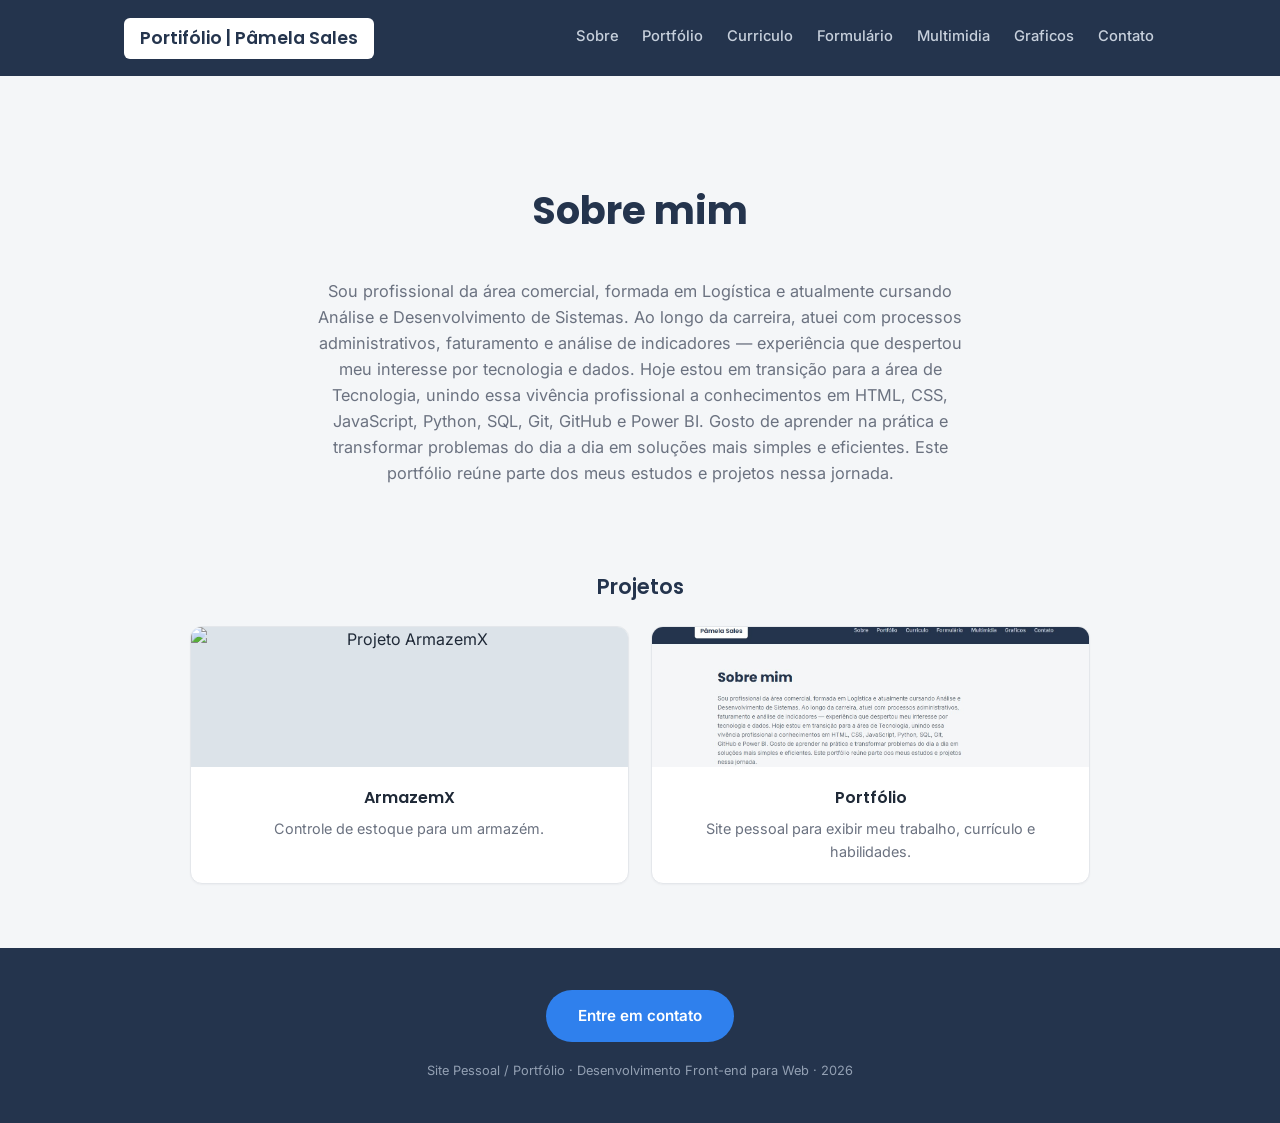
==== index.html @ a9248143 "feat: adiciona estrutura inicial do site" ====
<!DOCTYPE html>
<html lang="pt-BR">

<head>
    <meta charset="UTF-8">
    <meta name="viewport" content="width=device-width, initial-scale=1.0">
    <title>Pâmela Sales | Portfólio</title>
    <link rel="preconnect" href="https://fonts.googleapis.com">
    <link rel="preconnect" href="https://fonts.gstatic.com" crossorigin>
    <link
        href="https://fonts.googleapis.com/css2?family=Poppins:wght@500;600;700&family=Inter:wght@400;500&display=swap"
        rel="stylesheet">
    <link rel="stylesheet" href="CSS/estilo.css">
</head>

<body>

    <!-- ===== NAVBAR ===== -->
    <header class="navbar">
        <div class="navbar-inner">
            <a href="#topo" class="brand">Portifólio | Pâmela Sales</a>
            <nav class="nav-links">
                <a href="#sobre">Sobre</a>
                <a href="#projetos">Portfólio</a>
                <a href="Curriculo.html">Curriculo</a>
                <a href="formulario.html">Formulário</a>
                <a href="multimidia.html">Multimidia</a>
                <a href="graficos.html">Graficos</a>
                <a href="#contato">Contato</a>
            </nav>
        </div>
    </header>

    <!-- ===== HERO / SOBRE ===== -->
    <section id="sobre" class="hero">
        <div class="hero-inner">
            <h1>Sobre mim</h1>
            <p>
                Sou profissional da área comercial, formada em Logística e atualmente cursando Análise e Desenvolvimento
                de Sistemas. Ao longo da carreira, atuei com processos administrativos, faturamento e análise de
                indicadores — experiência que despertou meu interesse por tecnologia e dados.

                Hoje estou em transição para a área de Tecnologia, unindo essa vivência profissional a conhecimentos em
                HTML, CSS, JavaScript, Python, SQL, Git, GitHub e Power BI. Gosto de aprender na prática e transformar
                problemas do dia a dia em soluções mais simples e eficientes.

                Este portfólio reúne parte dos meus estudos e projetos nessa jornada.
            </p>
        </div>
    </section>

    <!-- ===== PORTFÓLIO ===== -->
    <section id="projetos" class="projects">
        <div class="projects-inner">
            <h2>Projetos</h2>
            <div class="card-grid">

                <article class="card">
                    <img src="imagens/armazemx.jpg" alt="Projeto ArmazemX" class="card-thumb">
                    <div class="card-body">
                        <h3>ArmazemX</h3>
                        <p>Controle de estoque para um armazém.</p>
                    </div>
                </article>

                <article class="card">
                    <img src="imagens/portfolio.jpg" alt="Projeto Portfólio" class="card-thumb">
                    <div class="card-body">
                        <h3>Portfólio</h3>
                        <p>Site pessoal para exibir meu trabalho, currículo e habilidades.</p>
                    </div>
                </article>

            </div>
    </section>

    <!-- ===== RODAPÉ / CONTATO ===== -->
    <footer id="contato" class="site-footer">
        <a class="btn-contact" href="mailto:gsa.pamela@gmail.com">Entre em contato</a>
        <p class="footer-note">Site Pessoal / Portfólio · Desenvolvimento Front-end para Web · <span id="year"></span>
        </p>
    </footer>

    <script>
        document.getElementById('year').textContent = new Date().getFullYear();
    </script>
</body>

</html>
---- CSS/estilo.css ----
/* ---------- tokens INDEX ---------- */
:root {
  --navy: #24344D;
  --navy-light: #34495E;
  --bg: #F4F6F8;
  --card-bg: #FFFFFF;
  --card-border: #E4E7EB;
  --text: #1F2937;
  --text-dim: #6B7280;
  --accent: #2F80ED;
  --sans: 'Inter', sans-serif;
  --heading: 'Poppins', sans-serif;
}

* { box-sizing: border-box; }

html { scroll-behavior: smooth; }

@media (prefers-reduced-motion: reduce) {
  html { scroll-behavior: auto; }
}

body {
  margin: 0;
  background: var(--bg);
  color: var(--text);
  font-family: var(--sans);
  line-height: 1.6;
}

a { text-decoration: none; }

/* ---------- navbar ---------- */
.navbar {
  background: var(--navy);
  position: sticky;
  top: 0;
  z-index: 10;
}

.navbar-inner {
  max-width: 1080px;
  margin: 0 auto;
  padding: 1.1rem 1.5rem;
  display: flex;
  align-items: center;
  justify-content: space-between;
  flex-wrap: wrap;
  row-gap: 0.8rem;
}

.brand {
  font-family: var(--heading);
  font-weight: 600;
  font-size: 1.1rem;
  background: #fff;
  color: var(--navy);
  padding: 0.4rem 1rem;
  border-radius: 6px;
}

.nav-links {
  display: flex;
  flex-wrap: wrap;
  gap: 1.1rem;
}

.nav-links a {
  color: #C7D0DC;
  font-size: 0.92rem;
  font-weight: 500;
  padding: 0.4rem 0.1rem;
  border-bottom: 2px solid transparent;
}
.nav-links a:hover { color: #fff; border-bottom-color: var(--accent); }

@media (min-width: 641px) {
  .nav-links {
    gap: 0.5rem 1.3rem;
  }
}


/* ---------- hero ---------- */
.hero {
  background: var(--bg);
  padding: 4rem 1.5rem 3rem;
}

.hero-inner {
  max-width: 900px;
  margin: 0 auto;
}

.hero h1 {
  font-family: var(--heading);
  font-weight: 700;
  font-size: clamp(1.7rem, 4vw, 2.4rem);
  color: var(--navy);
  margin: 0 0 1rem;
  display: inline-block;
}

.hero p {
  color: var(--text-dim);
  max-width: 68ch;
  margin: 0 auto 1rem;
  font-size: 1.02rem;
  text-align: center;
}
.hero p:last-child { margin-bottom: 0; }

/* ---------- projects ---------- */
.projects {
  padding: 1rem 1.5rem 4rem;
}

.projects-inner {
  max-width: 900px;
  margin: 0 auto;
}

.projects h2 {
  font-family: var(--heading);
  font-weight: 600;
  font-size: 1.3rem;
  color: var(--navy);
  margin: 0 0 1.4rem;
}

.card-grid {
  display: grid;
  grid-template-columns: repeat(2, 1fr);
  gap: 1.4rem;
}

@media (min-width: 641px) {
  .card-grid {
    grid-template-columns: repeat(2, 1fr);
  }
}

.card {
  background: var(--card-bg);
  border: 1px solid var(--card-border);
  border-radius: 12px;
  overflow: hidden;
  box-shadow: 0 1px 2px rgba(16, 24, 40, 0.04);
}

.card-thumb {
  height: 140px;
  width: 100%;
  object-fit: cover;   /* corta a imagem mantendo a proporção */
  display: block;
  background: #DCE3E9; /* aparece enquanto a imagem carrega, ou se o caminho estiver errado */
}

.card-body { padding: 1.1rem 1.3rem 1.3rem; }

.card-body h3 {
  font-family: var(--heading);
  font-weight: 600;
  font-size: 1rem;
  color: var(--text);
  margin: 0 0 0.4rem;
}

.card-body p {
  color: var(--text-dim);
  font-size: 0.9rem;
  margin: 0;
}

/* ---------- footer ---------- */
.site-footer {
  background: var(--navy);
  text-align: center;
  padding: 2.6rem 1.5rem;
}

.btn-contact {
  display: inline-block;
  background: var(--accent);
  color: #fff;
  font-weight: 600;
  font-size: 0.95rem;
  padding: 0.85rem 2rem;
  border-radius: 999px;
}
.btn-contact:hover { background: #1f6fd6; }

.footer-note {
  color: #93A0B3;
  font-size: 0.8rem;
  margin: 1.2rem 0 0;
}

/* ---------- responsive ---------- */
@media (max-width: 640px) {
  .card-grid { grid-template-columns: 1fr; }
  .nav-links { gap: 1.1rem; }
}


/* ==============================
   CONFIGURAÇÕES GERAIS CURRICULO
================================ */

* {
    box-sizing: border-box;
}

body.pagina-curriculo {
    margin: 0;
    font-family: Arial, Helvetica, sans-serif;
    background: #F4F6F8;
    color: #1F2937;
}




/* ==============================
   LAYOUT PRINCIPAL
================================ */

.curriculo-layout {
    display: flex;
    flex-direction: column;
    min-height: 100vh;
    max-width: 1200px;
    margin: 0 auto;
}


/* ==============================
   COLUNA ESQUERDA
================================ */

.cv-sidebar {
    flex: none;
    width: 100%;
    background: #1E1E24;
    color: #F4F6F8;
    padding: 2rem 1.5rem;
}

.cv-avatar {
    width: 110px;
    height: 110px;
    border-radius: 50%;
    overflow: hidden;
    margin: 0 auto 1.2rem;
    background: #2C2C34;
}

.cv-avatar img {
    width: 100%;
    height: 100%;
    object-fit: cover;
}

.cv-name {
    text-align: center;
    font-size: 1.15rem;
    line-height: 1.4;
    margin: 0 0 0.5rem;
}

.cv-role {
    display: block;
    text-align: center;
    font-size: 0.9rem;
    line-height: 1.5;
    color: #9CA3AF;
    text-transform: uppercase;
    letter-spacing: 0.06em;
    margin: 0 0 2rem;
}


/* ==============================
   SEÇÕES
================================ */

.cv-section {
    margin-bottom: 2rem;
}

.cv-section h2 {
    font-size: 0.9rem;
    text-transform: uppercase;
    letter-spacing: 0.06em;
    color: #9CA3AF;
    border-bottom: 1px solid #33333B;
    padding-bottom: 0.5rem;
    margin: 0 0 0.7rem;
}


/* ==============================
   CONTATO
================================ */

.cv-contact p {
    font-size: 0.9rem;
    line-height: 1.5;
    margin: 0 0 0.7rem;
    word-break: break-word;
}

.cv-contact a {
    color: #F4F6F8;
    text-decoration: none;
}

/* ==============================
   COLUNA DIREITA
================================ */

@media (min-width: 761px) {
  .curriculo-layout {
    flex-direction: row;
  }
 
  .cv-sidebar {
    flex: 0 0 300px;
    width: auto;
    padding: 2.5rem 1.6rem;
  }
 
  .cv-content {
    width: auto;
    padding: 3rem clamp(2rem, 4vw, 4rem);
  }
}

/* Títulos da coluna direita */

.cv-content .cv-section h2 {
    color: #374151;
    border-bottom: 2px solid #D1D5DB;
}


/* Textos */

.cv-content p {
    font-size: 0.9rem;
    line-height: 1.7;
    color: #4B5563;
    margin: 0 0 1rem;
}


/* ==============================
   LISTAS
================================ */

.cv-content ul {
    padding-left: 1.2rem;
    margin-top: 0;
}

.cv-content li {
    font-size: 0.9rem;
    line-height: 1.7;
    margin-bottom: 0.6rem;
    color: #4B5563;
}


/* ==============================
   DESTAQUE
================================ */

.destaque {
    font-weight: 700;
}

.cv-sidebar .cv-section h2 {
    font-size: 0.75rem;
    line-height: 1.3;
    text-transform: uppercase;
    letter-spacing: 0.08em;
    color: #9CA3AF;
    border-bottom: 1px solid #33333B;
    padding-bottom: 0.5rem;
    margin: 0 0 0.9rem;
}
/* ==============================
   TÍTULOS DA COLUNA ESQUERDA
================================ */

.cv-sidebar .cv-section h2 {
    font-size: 0.75rem;
    line-height: 1.3;
    text-transform: uppercase;
    letter-spacing: 0.08em;
    color: #9CA3AF;
    border-bottom: 1px solid #33333B;
    padding-bottom: 0.5rem;
    margin: 0 0 0.9rem;
}


/* ==============================
   TEXTOS DA COLUNA ESQUERDA
================================ */

.cv-sidebar .cv-section p,
.cv-sidebar .cv-section li {
    font-size: 0.85rem;
    line-height: 1.5;
    color: #F8F9FA;
    margin-bottom: 0.7rem;
}

/* ==============================
   LISTAS
================================ */

.cv-sidebar .cv-section ul {
    padding-left: 0;
    margin: 0;
    list-style-position: inside;
}

.cv-sidebar .cv-section li {
    margin-bottom: 0.8rem;
}


/* ==============================
   CONTATO
================================ */

.cv-sidebar .cv-contact p {
    font-size: 0.85rem;
    line-height: 1.5;
    margin: 0 0 0.7rem;
}


/* ==============================
   LINKS
================================ */

.cv-sidebar a {
    color: #F8F9FA;
    text-decoration: none;
}

.cv-sidebar a:hover {
    color: #2DD4BF;
}

/* ==============================
   PÁGINA DE FORMULÁRIO
================================ */
 
.form-page {
    min-height: calc(100vh - 64px);
    display: flex;
    align-items: center;
    justify-content: center;
    padding: 3rem 1.5rem;
    background: var(--bg);
}
 

.form-card {
    width: 100%;
    max-width: 440px;
    background: var(--card-bg);
    border: 1px solid var(--card-border);
    border-radius: 14px;
    padding: 2.4rem 2.2rem;
    box-shadow: 0 1px 2px rgba(16, 24, 40, 0.04);
}
 
.form-card h1 {
    font-family: var(--heading);
    font-weight: 700;
    font-size: 1.4rem;
    color: var(--navy);
    margin: 0 0 1.8rem;
    text-align: center;
}
 
.form-group {
    margin-bottom: 1.3rem;
    text-align: left;
}
 
.form-group label {
    display: block;
    font-size: 0.85rem;
    font-weight: 500;
    color: var(--text);
    margin-bottom: 0.4rem;
}
 
.form-group input {
    display: block;
    width: 100%;
    padding: 0.7rem 0.9rem;
    border: 1px solid var(--card-border);
    border-radius: 8px;
    font-family: var(--sans);
    font-size: 0.95rem;
    box-sizing: border-box;
    background: #fff;
    color: var(--text);
}
 
.form-group input:focus {
    outline: none;
    border-color: var(--accent);
    box-shadow: 0 0 0 3px rgba(47, 128, 237, 0.15);
}
 
.form-hint {
    display: block;
    margin-top: 0.4rem;
    font-size: 0.78rem;
    color: var(--text-dim);
}
 
.form-card button {
    width: 100%;
    background: var(--accent);
    color: #fff;
    border: none;
    border-radius: 999px;
    padding: 0.85rem;
    font-family: var(--sans);
    font-weight: 600;
    font-size: 0.95rem;
    cursor: pointer;
    margin-top: 0.4rem;
}
.form-card button:hover { background: #1f6fd6; }


/* ==============================
   PÁGINA DA MULTIMÍDIA
================================ */

body {
    margin: 0;
    text-align: center;
}

h1 {
    text-align: center;
    padding: 20px;
}

.hero-inner {
    max-width: 900px;
    margin: 0 auto;
    padding: 20px;
    text-align: center;
}

video,
audio,
iframe {
    display: block;
    margin: 20px auto;
    max-width: 100%;
    height: auto;
}
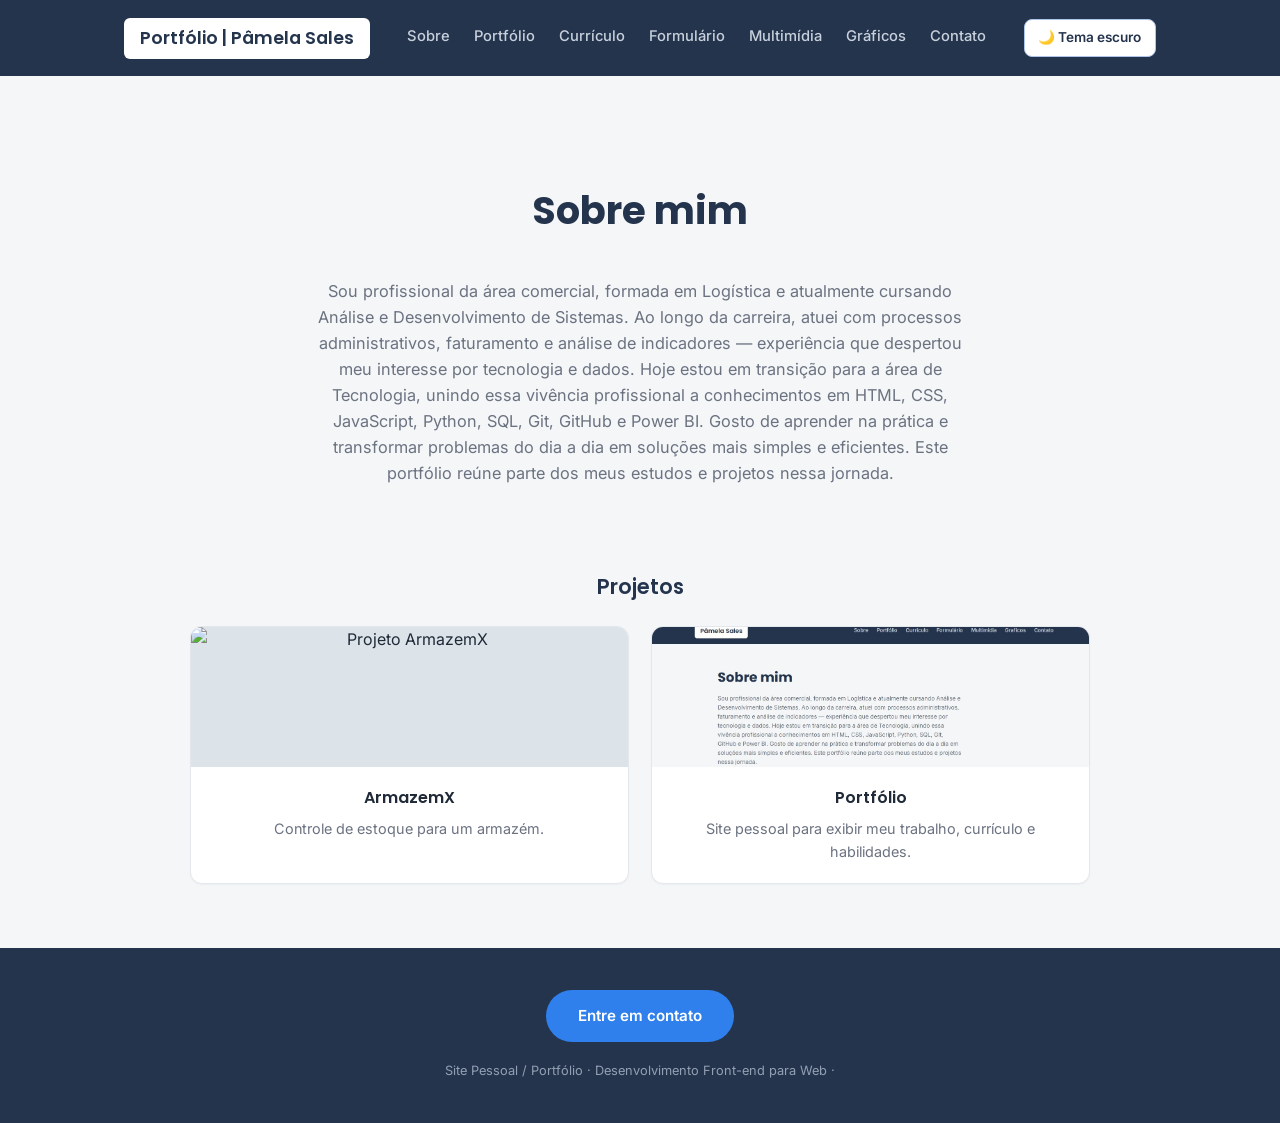
==== commit 447c6ea8: "feat: implementa estilos responsivos e tema escuro" ====
--- a/index.html
+++ b/index.html
@@ -1,3 +1,4 @@
+
 <!DOCTYPE html>
 <html lang="pt-BR">
 
@@ -5,85 +6,144 @@
     <meta charset="UTF-8">
     <meta name="viewport" content="width=device-width, initial-scale=1.0">
     <title>Pâmela Sales | Portfólio</title>
+
     <link rel="preconnect" href="https://fonts.googleapis.com">
     <link rel="preconnect" href="https://fonts.gstatic.com" crossorigin>
+
     <link
         href="https://fonts.googleapis.com/css2?family=Poppins:wght@500;600;700&family=Inter:wght@400;500&display=swap"
         rel="stylesheet">
+
     <link rel="stylesheet" href="CSS/estilo.css">
+
+    <!-- JavaScript externo -->
+    <script src="JS/script.js" defer></script>
 </head>
 
-<body>
+<body id="topo">
 
     <!-- ===== NAVBAR ===== -->
     <header class="navbar">
         <div class="navbar-inner">
-            <a href="#topo" class="brand">Portifólio | Pâmela Sales</a>
-            <nav class="nav-links">
+
+            <a href="#topo" class="brand">
+                Portfólio | Pâmela Sales
+            </a>
+
+            <nav class="nav-links" aria-label="Navegação principal">
                 <a href="#sobre">Sobre</a>
                 <a href="#projetos">Portfólio</a>
-                <a href="Curriculo.html">Curriculo</a>
+                <a href="Curriculo.html">Currículo</a>
                 <a href="formulario.html">Formulário</a>
-                <a href="multimidia.html">Multimidia</a>
-                <a href="graficos.html">Graficos</a>
+                <a href="multimidia.html">Multimídia</a>
+                <a href="graficos.html">Gráficos</a>
                 <a href="#contato">Contato</a>
             </nav>
+
+            <!-- Botão para alternar o tema -->
+            <button
+                id="alternarTema"
+                class="btn-tema"
+                type="button"
+                aria-label="Ativar tema escuro"
+                aria-pressed="false">
+                🌙 Tema escuro
+            </button>
+
         </div>
     </header>
 
-    <!-- ===== HERO / SOBRE ===== -->
-    <section id="sobre" class="hero">
-        <div class="hero-inner">
-            <h1>Sobre mim</h1>
-            <p>
-                Sou profissional da área comercial, formada em Logística e atualmente cursando Análise e Desenvolvimento
-                de Sistemas. Ao longo da carreira, atuei com processos administrativos, faturamento e análise de
-                indicadores — experiência que despertou meu interesse por tecnologia e dados.
+    <main>
 
-                Hoje estou em transição para a área de Tecnologia, unindo essa vivência profissional a conhecimentos em
-                HTML, CSS, JavaScript, Python, SQL, Git, GitHub e Power BI. Gosto de aprender na prática e transformar
-                problemas do dia a dia em soluções mais simples e eficientes.
+        <!-- ===== HERO / SOBRE ===== -->
+        <section id="sobre" class="hero">
+            <div class="hero-inner">
 
-                Este portfólio reúne parte dos meus estudos e projetos nessa jornada.
-            </p>
-        </div>
-    </section>
+                <h1>Sobre mim</h1>
 
-    <!-- ===== PORTFÓLIO ===== -->
-    <section id="projetos" class="projects">
-        <div class="projects-inner">
-            <h2>Projetos</h2>
-            <div class="card-grid">
+                <p>
+                    Sou profissional da área comercial, formada em
+                    Logística e atualmente cursando Análise e
+                    Desenvolvimento de Sistemas. Ao longo da carreira,
+                    atuei com processos administrativos, faturamento
+                    e análise de indicadores — experiência que
+                    despertou meu interesse por tecnologia e dados.
 
-                <article class="card">
-                    <img src="imagens/armazemx.jpg" alt="Projeto ArmazemX" class="card-thumb">
-                    <div class="card-body">
-                        <h3>ArmazemX</h3>
-                        <p>Controle de estoque para um armazém.</p>
-                    </div>
-                </article>
+                    Hoje estou em transição para a área de Tecnologia,
+                    unindo essa vivência profissional a conhecimentos
+                    em HTML, CSS, JavaScript, Python, SQL, Git,
+                    GitHub e Power BI.
 
-                <article class="card">
-                    <img src="imagens/portfolio.jpg" alt="Projeto Portfólio" class="card-thumb">
-                    <div class="card-body">
-                        <h3>Portfólio</h3>
-                        <p>Site pessoal para exibir meu trabalho, currículo e habilidades.</p>
-                    </div>
-                </article>
+                    Gosto de aprender na prática e transformar
+                    problemas do dia a dia em soluções mais
+                    simples e eficientes.
+
+                    Este portfólio reúne parte dos meus estudos
+                    e projetos nessa jornada.
+                </p>
 
             </div>
-    </section>
+        </section>
+
+        <!-- ===== PORTFÓLIO ===== -->
+        <section id="projetos" class="projects">
+            <div class="projects-inner">
+
+                <h2>Projetos</h2>
+
+                <div class="card-grid">
+
+                    <article class="card">
+                        <img
+                            src="imagens/armazemx.jpg"
+                            alt="Projeto ArmazemX"
+                            class="card-thumb">
+
+                        <div class="card-body">
+                            <h3>ArmazemX</h3>
+                            <p>
+                                Controle de estoque para um armazém.
+                            </p>
+                        </div>
+                    </article>
+
+                    <article class="card">
+                        <img
+                            src="imagens/portfolio.jpg"
+                            alt="Projeto Portfólio"
+                            class="card-thumb">
+
+                        <div class="card-body">
+                            <h3>Portfólio</h3>
+                            <p>
+                                Site pessoal para exibir meu trabalho,
+                                currículo e habilidades.
+                            </p>
+                        </div>
+                    </article>
+
+                </div>
+            </div>
+        </section>
+
+    </main>
 
     <!-- ===== RODAPÉ / CONTATO ===== -->
     <footer id="contato" class="site-footer">
-        <a class="btn-contact" href="mailto:gsa.pamela@gmail.com">Entre em contato</a>
-        <p class="footer-note">Site Pessoal / Portfólio · Desenvolvimento Front-end para Web · <span id="year"></span>
+
+        <a
+            class="btn-contact"
+            href="mailto:gsa.pamela@gmail.com">
+            Entre em contato
+        </a>
+
+        <p class="footer-note">
+            Site Pessoal / Portfólio ·
+            Desenvolvimento Front-end para Web ·
+            <span id="year"></span>
         </p>
+
     </footer>
 
-    <script>
-        document.getElementById('year').textContent = new Date().getFullYear();
-    </script>
 </body>
-
-</html>+</html>
--- a/CSS/estilo.css
+++ b/CSS/estilo.css
@@ -207,10 +207,6 @@
    CONFIGURAÇÕES GERAIS CURRICULO
 ================================ */
 
-* {
-    box-sizing: border-box;
-}
-
 body.pagina-curriculo {
     margin: 0;
     font-family: Arial, Helvetica, sans-serif;
@@ -574,4 +570,153 @@
     height: auto;
 }
 
-
+/* ==========================================================
+   TEMA CLARO / ESCURO — PORTFÓLIO
+   Compatível com JS/script.js e localStorage("tema")
+   As variáveis são alteradas apenas quando o body tem
+   a classe tema-escuro.
+   ========================================================== */
+
+body {
+    transition: background-color .25s ease, color .25s ease;
+}
+
+/* Botão na barra de navegação */
+.btn-tema {
+    flex-shrink: 0;
+    padding: .6rem .85rem;
+    border: 1px solid #AFC6EA;
+    border-radius: 8px;
+    background: #FFFFFF;
+    color: #24344D;
+    font-family: var(--sans);
+    font-size: .85rem;
+    font-weight: 600;
+    line-height: 1.3;
+    cursor: pointer;
+    transition: background-color .2s ease, color .2s ease;
+}
+
+.btn-tema:hover { background: #E9F1FF; }
+
+.btn-tema:focus-visible,
+.nav-links a:focus-visible,
+.brand:focus-visible,
+.btn-contact:focus-visible {
+    outline: 3px solid #F6C453;
+    outline-offset: 3px;
+}
+
+/* Variáveis do tema escuro: reutilizadas por toda a página */
+body.tema-escuro {
+    --navy: #141F31;
+    --navy-light: #273951;
+    --bg: #171D28;
+    --card-bg: #263244;
+    --card-border: #41516A;
+    --text: #F2F5FA;
+    --text-dim: #CBD5E1;
+    --accent: #70B1FF;
+    background: var(--bg);
+    color: var(--text);
+}
+
+body.tema-escuro .navbar,
+body.tema-escuro .site-footer {
+    background: var(--navy);
+}
+
+/* A marca continua clara para contrastar com o cabeçalho */
+body.tema-escuro .brand {
+    background: #FFFFFF;
+    color: #141F31;
+}
+
+body.tema-escuro .nav-links a { color: #E0E8F5; }
+body.tema-escuro .nav-links a:hover { color: #FFFFFF; }
+
+body.tema-escuro .hero,
+body.tema-escuro .projects,
+body.tema-escuro .form-page {
+    background: var(--bg);
+}
+
+body.tema-escuro .hero h1,
+body.tema-escuro .projects h2,
+body.tema-escuro .form-card h1 {
+    color: var(--text);
+}
+
+body.tema-escuro .hero p,
+body.tema-escuro .card-body p,
+body.tema-escuro .form-hint {
+    color: var(--text-dim);
+}
+
+body.tema-escuro .card,
+body.tema-escuro .form-card {
+    background: var(--card-bg);
+    border-color: var(--card-border);
+    box-shadow: 0 2px 8px rgba(0, 0, 0, .15);
+}
+
+body.tema-escuro .card-body h3,
+body.tema-escuro .form-group label { color: var(--text); }
+
+body.tema-escuro .form-group input {
+    background: #1B2637;
+    color: var(--text);
+    border-color: var(--card-border);
+}
+
+body.tema-escuro .form-group input::placeholder { color: #B8C5D8; }
+
+body.tema-escuro .btn-contact,
+body.tema-escuro .form-card button {
+    background: #367DCE;
+    color: #FFFFFF;
+}
+
+body.tema-escuro .btn-contact:hover,
+body.tema-escuro .form-card button:hover { background: #2867AE; }
+
+body.tema-escuro .footer-note { color: #C6D2E2; }
+
+body.tema-escuro .btn-tema {
+    background: #344866;
+    border-color: #6687B5;
+    color: #FFFFFF;
+}
+body.tema-escuro .btn-tema:hover { background: #426087; }
+
+/* Página de currículo: estilos existentes preservados;
+   complementos para o tema escuro, se ela usar o mesmo JS. */
+body.pagina-curriculo.tema-escuro {
+    background: var(--bg);
+    color: var(--text);
+}
+body.pagina-curriculo.tema-escuro .cv-content { background: var(--bg); }
+body.pagina-curriculo.tema-escuro .cv-content p,
+body.pagina-curriculo.tema-escuro .cv-content li,
+body.pagina-curriculo.tema-escuro .cv-content .cv-section h2 {
+    color: var(--text);
+}
+body.pagina-curriculo.tema-escuro .cv-content .cv-section h2 {
+    border-bottom-color: var(--card-border);
+}
+
+/* Celulares: navegação e botão não ultrapassam a largura */
+@media (max-width: 640px) {
+    .navbar-inner { gap: .75rem; }
+    .nav-links { justify-content: center; width: 100%; gap: .45rem .85rem; }
+    .nav-links a { font-size: .85rem; }
+    .btn-tema { margin: 0 auto; }
+    .card-grid { grid-template-columns: minmax(0, 1fr); }
+    .hero, .projects { padding-left: 1rem; padding-right: 1rem; }
+}
+
+@media (prefers-reduced-motion: reduce) {
+    body, .btn-tema { transition: none; }
+}
+
+
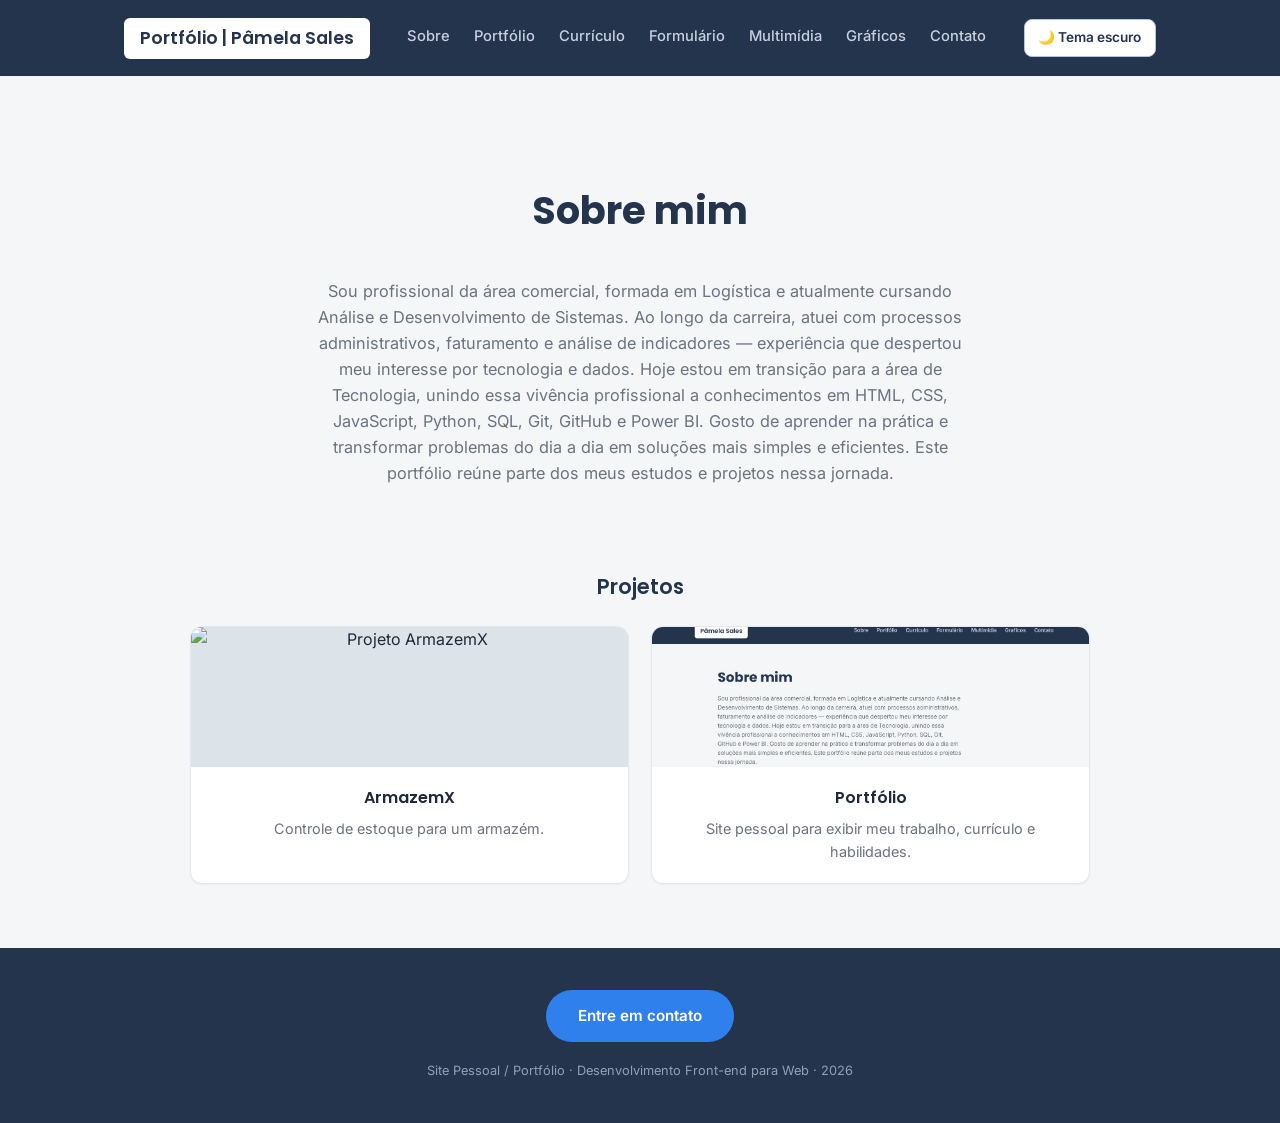
==== commit c614f7c6: "fix: corrige links do curriculo e JavaScript" ====
--- a/index.html
+++ b/index.html
@@ -17,7 +17,7 @@
     <link rel="stylesheet" href="CSS/estilo.css">
 
     <!-- JavaScript externo -->
-    <script src="JS/script.js" defer></script>
+    <script src="js/script.js" defer></script>
 </head>
 
 <body id="topo">
@@ -33,7 +33,7 @@
             <nav class="nav-links" aria-label="Navegação principal">
                 <a href="#sobre">Sobre</a>
                 <a href="#projetos">Portfólio</a>
-                <a href="Curriculo.html">Currículo</a>
+                <a href="curriculo.html">Currículo</a>
                 <a href="formulario.html">Formulário</a>
                 <a href="multimidia.html">Multimídia</a>
                 <a href="graficos.html">Gráficos</a>
--- a/CSS/estilo.css
+++ b/CSS/estilo.css
@@ -26,6 +26,7 @@
   color: var(--text);
   font-family: var(--sans);
   line-height: 1.6;
+  text-align: center;
 }
 
 a { text-decoration: none; }
@@ -90,6 +91,8 @@
 .hero-inner {
   max-width: 900px;
   margin: 0 auto;
+  padding: 20px;
+  text-align: center;
 }
 
 .hero h1 {
@@ -132,12 +135,6 @@
   display: grid;
   grid-template-columns: repeat(2, 1fr);
   gap: 1.4rem;
-}
-
-@media (min-width: 641px) {
-  .card-grid {
-    grid-template-columns: repeat(2, 1fr);
-  }
 }
 
 .card {
@@ -197,12 +194,6 @@
 }
 
 /* ---------- responsive ---------- */
-@media (max-width: 640px) {
-  .card-grid { grid-template-columns: 1fr; }
-  .nav-links { gap: 1.1rem; }
-}
-
-
 /* ==============================
    CONFIGURAÇÕES GERAIS CURRICULO
 ================================ */
@@ -213,8 +204,6 @@
     background: #F4F6F8;
     color: #1F2937;
 }
-
-
 
 
 /* ==============================
@@ -375,16 +364,7 @@
     font-weight: 700;
 }
 
-.cv-sidebar .cv-section h2 {
-    font-size: 0.75rem;
-    line-height: 1.3;
-    text-transform: uppercase;
-    letter-spacing: 0.08em;
-    color: #9CA3AF;
-    border-bottom: 1px solid #33333B;
-    padding-bottom: 0.5rem;
-    margin: 0 0 0.9rem;
-}
+
 /* ==============================
    TÍTULOS DA COLUNA ESQUERDA
 ================================ */
@@ -544,21 +524,9 @@
    PÁGINA DA MULTIMÍDIA
 ================================ */
 
-body {
-    margin: 0;
-    text-align: center;
-}
-
 h1 {
     text-align: center;
     padding: 20px;
-}
-
-.hero-inner {
-    max-width: 900px;
-    margin: 0 auto;
-    padding: 20px;
-    text-align: center;
 }
 
 video,
@@ -720,3 +688,48 @@
 }
 
 
+/* =====================================
+   NAVEGAÇÃO DO CURRÍCULO
+===================================== */
+
+.navbar-acoes {
+    display: flex;
+    align-items: center;
+    justify-content: flex-end;
+    gap: 16px;
+}
+
+.link-inicio {
+    color: #ffffff;
+    font-family: var(--sans);
+    font-size: 0.92rem;
+    font-weight: 500;
+    text-decoration: none;
+}
+
+.link-inicio:hover {
+    color: #70B1FF;
+}
+
+.link-inicio:focus-visible {
+    outline: 3px solid #F6C453;
+    outline-offset: 4px;
+    border-radius: 3px;
+}
+
+/* Responsividade */
+
+@media (max-width: 640px) {
+
+    .navbar-inner {
+        justify-content: center;
+        gap: 15px;
+    }
+
+    .navbar-acoes {
+        justify-content: center;
+        flex-wrap: wrap;
+        gap: 12px;
+    }
+
+}
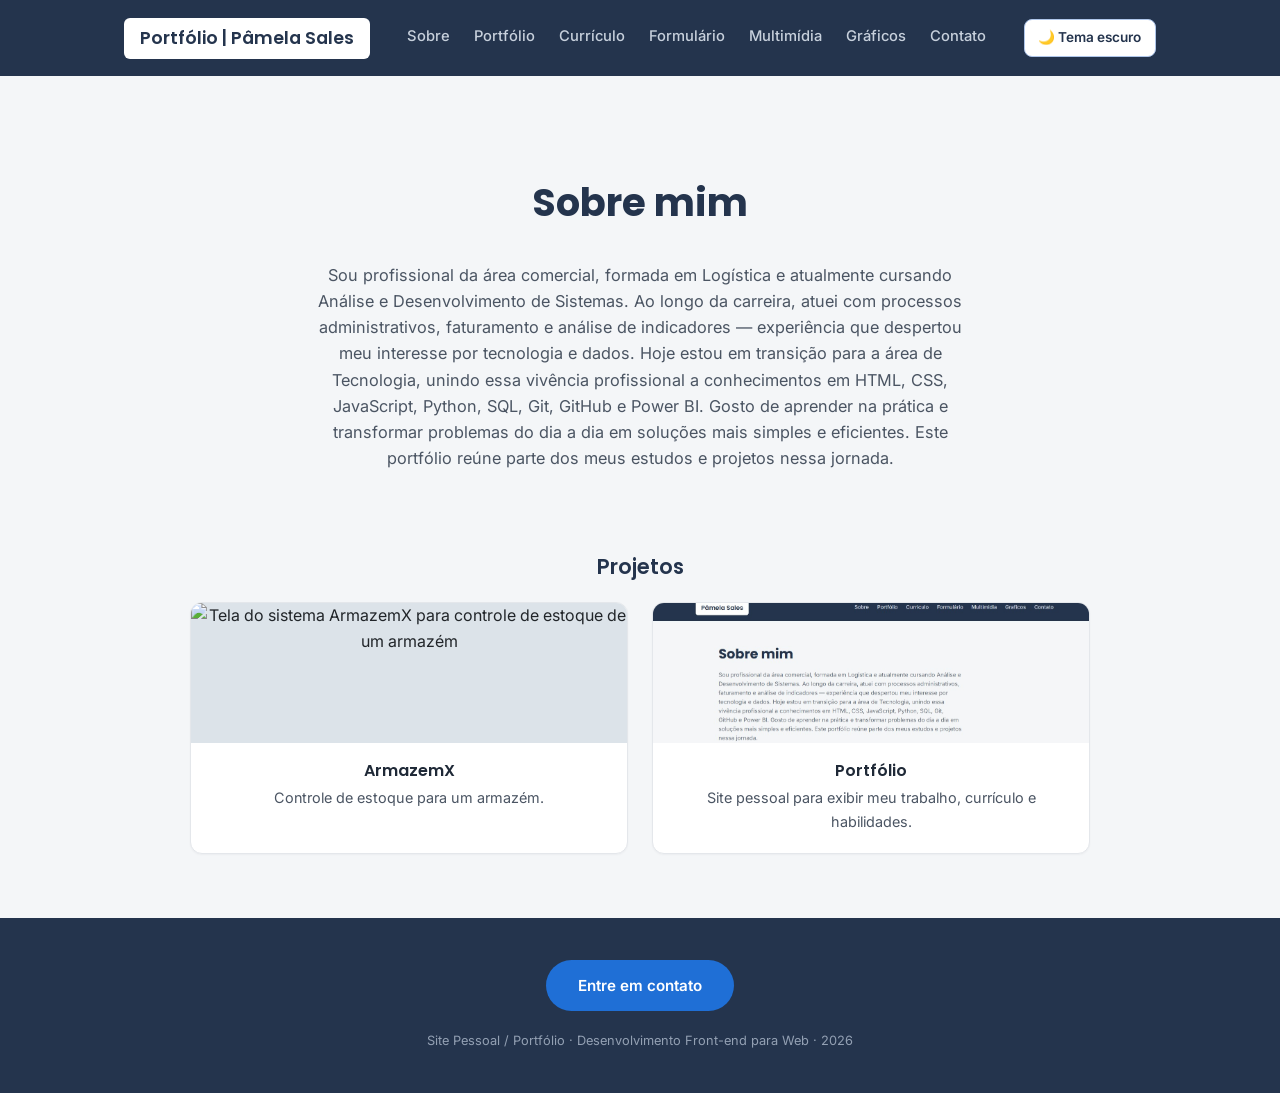
==== commit bf3c16b9: "feat: integra Bootstrap e melhora acessibilidade (CP4)" ====
--- a/index.html
+++ b/index.html
@@ -14,13 +14,26 @@
         href="https://fonts.googleapis.com/css2?family=Poppins:wght@500;600;700&family=Inter:wght@400;500&display=swap"
         rel="stylesheet">
 
-    <link rel="stylesheet" href="CSS/estilo.css">
+    <!-- Bootstrap CSS (antes do seu CSS, para os seus estilos sobrescreverem) -->
+    <link
+        href="https://cdn.jsdelivr.net/npm/bootstrap@5.3.3/dist/css/bootstrap.min.css"
+        rel="stylesheet">
+
+    <link rel="stylesheet" href="css/estilos.css">
+
+    <!-- Bootstrap JS (bundle inclui o Popper) -->
+    <script
+        src="https://cdn.jsdelivr.net/npm/bootstrap@5.3.3/dist/js/bootstrap.bundle.min.js"
+        defer></script>
 
     <!-- JavaScript externo -->
-    <script src="js/script.js" defer></script>
+    <script src="js/scripts.js" defer></script>
 </head>
 
 <body id="topo">
+
+    <!-- Link de acessibilidade: aparece ao pressionar Tab (classe do Bootstrap) -->
+    <a class="visually-hidden-focusable" href="#conteudo">Pular para o conteúdo</a>
 
     <!-- ===== NAVBAR ===== -->
     <header class="navbar">
@@ -40,20 +53,19 @@
                 <a href="#contato">Contato</a>
             </nav>
 
-            <!-- Botão para alternar o tema -->
+            <!-- Botão para alternar o tema (estado indicado só por aria-pressed) -->
             <button
                 id="alternarTema"
                 class="btn-tema"
                 type="button"
-                aria-label="Ativar tema escuro"
                 aria-pressed="false">
-                🌙 Tema escuro
+                <span aria-hidden="true">🌙</span> Tema escuro
             </button>
 
         </div>
     </header>
 
-    <main>
+    <main id="conteudo">
 
         <!-- ===== HERO / SOBRE ===== -->
         <section id="sobre" class="hero">
@@ -91,36 +103,41 @@
 
                 <h2>Projetos</h2>
 
-                <div class="card-grid">
+                <!-- Grid do Bootstrap: row, g-4, col-12, col-md-6, h-100 -->
+                <div class="row g-4">
 
-                    <article class="card">
-                        <img
-                            src="imagens/armazemx.jpg"
-                            alt="Projeto ArmazemX"
-                            class="card-thumb">
+                    <div class="col-12 col-md-6">
+                        <article class="card h-100">
+                            <img
+                                src="imagens/armazemx.jpg"
+                                alt="Tela do sistema ArmazemX para controle de estoque de um armazém"
+                                class="card-thumb">
 
-                        <div class="card-body">
-                            <h3>ArmazemX</h3>
-                            <p>
-                                Controle de estoque para um armazém.
-                            </p>
-                        </div>
-                    </article>
+                            <div class="card-body">
+                                <h3>ArmazemX</h3>
+                                <p>
+                                    Controle de estoque para um armazém.
+                                </p>
+                            </div>
+                        </article>
+                    </div>
 
-                    <article class="card">
-                        <img
-                            src="imagens/portfolio.jpg"
-                            alt="Projeto Portfólio"
-                            class="card-thumb">
+                    <div class="col-12 col-md-6">
+                        <article class="card h-100">
+                            <img
+                                src="imagens/portfolio.jpg"
+                                alt="Página inicial do portfólio pessoal de Pâmela Sales"
+                                class="card-thumb">
 
-                        <div class="card-body">
-                            <h3>Portfólio</h3>
-                            <p>
-                                Site pessoal para exibir meu trabalho,
-                                currículo e habilidades.
-                            </p>
-                        </div>
-                    </article>
+                            <div class="card-body">
+                                <h3>Portfólio</h3>
+                                <p>
+                                    Site pessoal para exibir meu trabalho,
+                                    currículo e habilidades.
+                                </p>
+                            </div>
+                        </article>
+                    </div>
 
                 </div>
             </div>
@@ -146,4 +163,4 @@
     </footer>
 
 </body>
-</html>
+</html>
--- a/css/estilos.css
+++ b/css/estilos.css
@@ -0,0 +1,880 @@
+/* ---------- tokens INDEX ---------- */
+:root {
+  --navy: #24344D;
+  --navy-light: #34495E;
+  --bg: #F4F6F8;
+  --card-bg: #FFFFFF;
+  --card-border: #E4E7EB;
+  --text: #1F2937;
+  --text-dim: #4B5563;   /* contraste ajustado (antes #6B7280) */
+  --accent: #1F6FD6;     /* contraste ajustado (antes #2F80ED) */
+  --sans: 'Inter', sans-serif;
+  --heading: 'Poppins', sans-serif;
+}
+
+* { box-sizing: border-box; }
+
+html { scroll-behavior: smooth; }
+
+@media (prefers-reduced-motion: reduce) {
+  html { scroll-behavior: auto; }
+}
+
+body {
+  margin: 0;
+  background: var(--bg);
+  color: var(--text);
+  font-family: var(--sans);
+  line-height: 1.6;
+  text-align: center;
+}
+
+a { text-decoration: none; }
+
+/* ---------- navbar ---------- */
+.navbar {
+  background: var(--navy);
+  position: sticky;
+  top: 0;
+  z-index: 10;
+  padding: 0; /* o Bootstrap também define .navbar com padding; zerado para manter seu layout */
+  display: block; /* o Bootstrap usa display:flex em .navbar; aqui volta a ser bloco */
+}
+
+.navbar-inner {
+  width: 100%;
+  max-width: 1080px;
+  margin: 0 auto;
+  padding: 1.1rem 1.5rem;
+  display: flex;
+  align-items: center;
+  justify-content: space-between;
+  flex-wrap: wrap;
+  row-gap: 0.8rem;
+}
+
+.brand {
+  font-family: var(--heading);
+  font-weight: 600;
+  font-size: 1.1rem;
+  background: #fff;
+  color: var(--navy);
+  padding: 0.4rem 1rem;
+  border-radius: 6px;
+}
+
+.nav-links {
+  display: flex;
+  flex-wrap: wrap;
+  gap: 1.1rem;
+}
+
+.nav-links a {
+  color: #C7D0DC;
+  font-size: 0.92rem;
+  font-weight: 500;
+  padding: 0.4rem 0.1rem;
+  border-bottom: 2px solid transparent;
+}
+.nav-links a:hover { color: #fff; border-bottom-color: var(--accent); }
+
+@media (min-width: 641px) {
+  .nav-links {
+    gap: 0.5rem 1.3rem;
+  }
+}
+
+
+/* ---------- hero ---------- */
+.hero {
+  background: var(--bg);
+  padding: 4rem 1.5rem 3rem;
+}
+
+.hero-inner {
+  max-width: 900px;
+  margin: 0 auto;
+  padding: 20px;
+  text-align: center;
+}
+
+.hero h1 {
+  font-family: var(--heading);
+  font-weight: 700;
+  font-size: clamp(1.7rem, 4vw, 2.4rem);
+  color: var(--navy);
+  margin: 0 0 1rem;
+  display: inline-block;
+}
+
+.hero p {
+  color: var(--text-dim);
+  max-width: 68ch;
+  margin: 0 auto 1rem;
+  font-size: 1.02rem;
+  text-align: center;
+}
+.hero p:last-child { margin-bottom: 0; }
+
+/* ---------- projects ---------- */
+.projects {
+  padding: 1rem 1.5rem 4rem;
+}
+
+.projects-inner {
+  max-width: 900px;
+  margin: 0 auto;
+}
+
+.projects h2 {
+  font-family: var(--heading);
+  font-weight: 600;
+  font-size: 1.3rem;
+  color: var(--navy);
+  margin: 0 0 1.4rem;
+}
+
+/* O grid agora é feito pelo Bootstrap (row / col-12 / col-md-6) no HTML */
+
+.card {
+  background: var(--card-bg);
+  border: 1px solid var(--card-border);
+  border-radius: 12px;
+  overflow: hidden;
+  box-shadow: 0 1px 2px rgba(16, 24, 40, 0.04);
+}
+
+.card-thumb {
+  height: 140px;
+  width: 100%;
+  object-fit: cover;   /* corta a imagem mantendo a proporção */
+  display: block;
+  background: #DCE3E9; /* aparece enquanto a imagem carrega, ou se o caminho estiver errado */
+}
+
+.card-body { padding: 1.1rem 1.3rem 1.3rem; }
+
+.card-body h3 {
+  font-family: var(--heading);
+  font-weight: 600;
+  font-size: 1rem;
+  color: var(--text);
+  margin: 0 0 0.4rem;
+}
+
+.card-body p {
+  color: var(--text-dim);
+  font-size: 0.9rem;
+  margin: 0;
+}
+
+/* ---------- footer ---------- */
+.site-footer {
+  background: var(--navy);
+  text-align: center;
+  padding: 2.6rem 1.5rem;
+}
+
+.btn-contact {
+  display: inline-block;
+  background: var(--accent);
+  color: #fff;
+  font-weight: 600;
+  font-size: 0.95rem;
+  padding: 0.85rem 2rem;
+  border-radius: 999px;
+}
+.btn-contact:hover { background: #1A5FB8; }
+
+.footer-note {
+  color: #93A0B3;
+  font-size: 0.8rem;
+  margin: 1.2rem 0 0;
+}
+
+/* ---------- responsive ---------- */
+/* ==============================
+   CONFIGURAÇÕES GERAIS CURRICULO
+================================ */
+
+body.pagina-curriculo {
+    margin: 0;
+    font-family: Arial, Helvetica, sans-serif;
+    background: #F4F6F8;
+    color: #1F2937;
+}
+
+
+/* ==============================
+   LAYOUT PRINCIPAL
+================================ */
+
+.curriculo-layout {
+    display: flex;
+    flex-direction: column;
+    min-height: 100vh;
+    max-width: 1200px;
+    margin: 0 auto;
+}
+
+
+/* ==============================
+   COLUNA ESQUERDA
+================================ */
+
+.cv-sidebar {
+    flex: none;
+    width: 100%;
+    background: #1E1E24;
+    color: #F4F6F8;
+    padding: 2rem 1.5rem;
+}
+
+.cv-avatar {
+    width: 110px;
+    height: 110px;
+    border-radius: 50%;
+    overflow: hidden;
+    margin: 0 auto 1.2rem;
+    background: #2C2C34;
+}
+
+.cv-avatar img {
+    width: 100%;
+    height: 100%;
+    object-fit: cover;
+}
+
+.cv-name {
+    text-align: center;
+    font-size: 1.15rem;
+    line-height: 1.4;
+    margin: 0 0 0.5rem;
+}
+
+.cv-role {
+    display: block;
+    text-align: center;
+    font-size: 0.9rem;
+    line-height: 1.5;
+    color: #9CA3AF;
+    text-transform: uppercase;
+    letter-spacing: 0.06em;
+    margin: 0 0 2rem;
+}
+
+
+/* ==============================
+   SEÇÕES
+================================ */
+
+.cv-section {
+    margin-bottom: 2rem;
+}
+
+.cv-section h2 {
+    font-size: 0.9rem;
+    text-transform: uppercase;
+    letter-spacing: 0.06em;
+    color: #9CA3AF;
+    border-bottom: 1px solid #33333B;
+    padding-bottom: 0.5rem;
+    margin: 0 0 0.7rem;
+}
+
+
+/* ==============================
+   CONTATO
+================================ */
+
+.cv-contact p {
+    font-size: 0.9rem;
+    line-height: 1.5;
+    margin: 0 0 0.7rem;
+    word-break: break-word;
+}
+
+.cv-contact a {
+    color: #F4F6F8;
+    text-decoration: none;
+}
+
+/* ==============================
+   COLUNA DIREITA
+================================ */
+
+@media (min-width: 761px) {
+  .curriculo-layout {
+    flex-direction: row;
+  }
+ 
+  .cv-sidebar {
+    flex: 0 0 300px;
+    width: auto;
+    padding: 2.5rem 1.6rem;
+  }
+ 
+  .cv-content {
+    width: auto;
+    padding: 3rem clamp(2rem, 4vw, 4rem);
+  }
+}
+
+/* Títulos da coluna direita */
+
+.cv-content .cv-section h2 {
+    color: #374151;
+    border-bottom: 2px solid #D1D5DB;
+}
+
+
+/* Textos */
+
+.cv-content p {
+    font-size: 0.9rem;
+    line-height: 1.7;
+    color: #4B5563;
+    margin: 0 0 1rem;
+}
+
+
+/* ==============================
+   LISTAS
+================================ */
+
+.cv-content ul {
+    padding-left: 1.2rem;
+    margin-top: 0;
+}
+
+.cv-content li {
+    font-size: 0.9rem;
+    line-height: 1.7;
+    margin-bottom: 0.6rem;
+    color: #4B5563;
+}
+
+
+/* ==============================
+   DESTAQUE
+================================ */
+
+.destaque {
+    font-weight: 700;
+}
+
+
+/* ==============================
+   TÍTULOS DA COLUNA ESQUERDA
+================================ */
+
+.cv-sidebar .cv-section h2 {
+    font-size: 0.75rem;
+    line-height: 1.3;
+    text-transform: uppercase;
+    letter-spacing: 0.08em;
+    color: #9CA3AF;
+    border-bottom: 1px solid #33333B;
+    padding-bottom: 0.5rem;
+    margin: 0 0 0.9rem;
+}
+
+
+/* ==============================
+   TEXTOS DA COLUNA ESQUERDA
+================================ */
+
+.cv-sidebar .cv-section p,
+.cv-sidebar .cv-section li {
+    font-size: 0.85rem;
+    line-height: 1.5;
+    color: #F8F9FA;
+    margin-bottom: 0.7rem;
+}
+
+/* ==============================
+   LISTAS
+================================ */
+
+.cv-sidebar .cv-section ul {
+    padding-left: 0;
+    margin: 0;
+    list-style-position: inside;
+}
+
+.cv-sidebar .cv-section li {
+    margin-bottom: 0.8rem;
+}
+
+
+/* ==============================
+   CONTATO
+================================ */
+
+.cv-sidebar .cv-contact p {
+    font-size: 0.85rem;
+    line-height: 1.5;
+    margin: 0 0 0.7rem;
+}
+
+
+/* ==============================
+   LINKS
+================================ */
+
+.cv-sidebar a {
+    color: #F8F9FA;
+    text-decoration: none;
+}
+
+.cv-sidebar a:hover {
+    color: #2DD4BF;
+}
+
+/* ==============================
+   PÁGINA DE FORMULÁRIO
+================================ */
+ 
+.form-page {
+    min-height: calc(100vh - 64px);
+    display: flex;
+    align-items: center;
+    justify-content: center;
+    padding: 3rem 1.5rem;
+    background: var(--bg);
+}
+ 
+
+.form-card {
+    width: 100%;
+    max-width: 440px;
+    background: var(--card-bg);
+    border: 1px solid var(--card-border);
+    border-radius: 14px;
+    padding: 2.4rem 2.2rem;
+    box-shadow: 0 1px 2px rgba(16, 24, 40, 0.04);
+}
+ 
+.form-card h1 {
+    font-family: var(--heading);
+    font-weight: 700;
+    font-size: 1.4rem;
+    color: var(--navy);
+    margin: 0 0 1.8rem;
+    text-align: center;
+}
+ 
+.form-group {
+    margin-bottom: 1.3rem;
+    text-align: left;
+}
+ 
+.form-group label {
+    display: block;
+    font-size: 0.85rem;
+    font-weight: 500;
+    color: var(--text);
+    margin-bottom: 0.4rem;
+}
+ 
+.form-group input {
+    display: block;
+    width: 100%;
+    padding: 0.7rem 0.9rem;
+    border: 1px solid var(--card-border);
+    border-radius: 8px;
+    font-family: var(--sans);
+    font-size: 0.95rem;
+    box-sizing: border-box;
+    background: #fff;
+    color: var(--text);
+}
+ 
+/* O contorno de foco vem da regra global :focus-visible (no fim do arquivo) */
+.form-group input:focus {
+    border-color: var(--accent);
+    box-shadow: 0 0 0 3px rgba(31, 111, 214, 0.15);
+}
+ 
+.form-hint {
+    display: block;
+    margin-top: 0.4rem;
+    font-size: 0.78rem;
+    color: var(--text-dim);
+}
+ 
+.form-card button {
+    width: 100%;
+    background: var(--accent);
+    color: #fff;
+    border: none;
+    border-radius: 999px;
+    padding: 0.85rem;
+    font-family: var(--sans);
+    font-weight: 600;
+    font-size: 0.95rem;
+    cursor: pointer;
+    margin-top: 0.4rem;
+}
+.form-card button:hover { background: #1A5FB8; }
+
+
+/* ==============================
+   PÁGINA DA MULTIMÍDIA
+================================ */
+
+h1 {
+    text-align: center;
+    padding: 20px;
+}
+
+video,
+iframe {
+    display: block;
+    margin: 20px auto;
+    max-width: 100%;
+    height: auto;
+}
+
+/* Player de áudio (única regra de áudio do arquivo).
+   O fundo colorido garante que o player apareça: o padrão do Chrome
+   é cinza-claro e se confunde com o fundo da página. */
+audio {
+    display: block;
+    width: 100%;
+    max-width: 480px;
+    height: 54px;
+    margin: 20px auto;
+    background: #DCE3E9;
+    border-radius: 30px;
+    visibility: visible;
+    opacity: 1;
+}
+
+/* Player no tema escuro */
+body.tema-escuro audio {
+    background: #263244;
+    color-scheme: dark;
+}
+/* ==========================================================
+   TEMA CLARO / ESCURO — PORTFÓLIO
+   Compatível com JS/script.js e localStorage("tema")
+   As variáveis são alteradas apenas quando o body tem
+   a classe tema-escuro.
+   ========================================================== */
+
+body {
+    transition: background-color .25s ease, color .25s ease;
+}
+
+/* Botão na barra de navegação */
+.btn-tema {
+    flex-shrink: 0;
+    padding: .6rem .85rem;
+    border: 1px solid #AFC6EA;
+    border-radius: 8px;
+    background: #FFFFFF;
+    color: #24344D;
+    font-family: var(--sans);
+    font-size: .85rem;
+    font-weight: 600;
+    line-height: 1.3;
+    cursor: pointer;
+    transition: background-color .2s ease, color .2s ease;
+}
+
+.btn-tema:hover { background: #E9F1FF; }
+
+.btn-tema:focus-visible,
+.nav-links a:focus-visible,
+.brand:focus-visible,
+.btn-contact:focus-visible {
+    outline: 3px solid #F6C453;
+    outline-offset: 3px;
+}
+
+/* Variáveis do tema escuro: reutilizadas por toda a página */
+body.tema-escuro {
+    --navy: #141F31;
+    --navy-light: #273951;
+    --bg: #171D28;
+    --card-bg: #263244;
+    --card-border: #41516A;
+    --text: #F2F5FA;
+    --text-dim: #CBD5E1;
+    --accent: #70B1FF;
+    background: var(--bg);
+    color: var(--text);
+}
+
+body.tema-escuro .navbar,
+body.tema-escuro .site-footer {
+    background: var(--navy);
+}
+
+/* A marca continua clara para contrastar com o cabeçalho */
+body.tema-escuro .brand {
+    background: #FFFFFF;
+    color: #141F31;
+}
+
+body.tema-escuro .nav-links a { color: #E0E8F5; }
+body.tema-escuro .nav-links a:hover { color: #FFFFFF; }
+
+body.tema-escuro .hero,
+body.tema-escuro .projects,
+body.tema-escuro .form-page {
+    background: var(--bg);
+}
+
+body.tema-escuro .hero h1,
+body.tema-escuro .projects h2,
+body.tema-escuro .form-card h1 {
+    color: var(--text);
+}
+
+body.tema-escuro .hero p,
+body.tema-escuro .card-body p,
+body.tema-escuro .form-hint {
+    color: var(--text-dim);
+}
+
+body.tema-escuro .card,
+body.tema-escuro .form-card {
+    background: var(--card-bg);
+    border-color: var(--card-border);
+    box-shadow: 0 2px 8px rgba(0, 0, 0, .15);
+}
+
+body.tema-escuro .card-body h3,
+body.tema-escuro .form-group label { color: var(--text); }
+
+body.tema-escuro .form-group input {
+    background: #1B2637;
+    color: var(--text);
+    border-color: var(--card-border);
+}
+
+body.tema-escuro .form-group input::placeholder { color: #B8C5D8; }
+
+/* Botões no tema escuro: azul mais escuro para o texto branco ter contraste */
+body.tema-escuro .btn-contact,
+body.tema-escuro .form-card button {
+    background: #2867AE;
+    color: #FFFFFF;
+}
+
+body.tema-escuro .btn-contact:hover,
+body.tema-escuro .form-card button:hover { background: #1F5A9C; }
+
+body.tema-escuro .footer-note { color: #C6D2E2; }
+
+body.tema-escuro .btn-tema {
+    background: #344866;
+    border-color: #6687B5;
+    color: #FFFFFF;
+}
+body.tema-escuro .btn-tema:hover { background: #426087; }
+
+/* Página de currículo: estilos existentes preservados;
+   complementos para o tema escuro, se ela usar o mesmo JS. */
+body.pagina-curriculo.tema-escuro {
+    background: var(--bg);
+    color: var(--text);
+}
+body.pagina-curriculo.tema-escuro .cv-content { background: var(--bg); }
+body.pagina-curriculo.tema-escuro .cv-content p,
+body.pagina-curriculo.tema-escuro .cv-content li,
+body.pagina-curriculo.tema-escuro .cv-content .cv-section h2 {
+    color: var(--text);
+}
+body.pagina-curriculo.tema-escuro .cv-content .cv-section h2 {
+    border-bottom-color: var(--card-border);
+}
+
+/* Celulares: navegação e botão não ultrapassam a largura */
+@media (max-width: 640px) {
+    .navbar-inner { gap: .75rem; }
+    .nav-links { justify-content: center; width: 100%; gap: .45rem .85rem; }
+    .nav-links a { font-size: .85rem; }
+    .btn-tema { margin: 0 auto; }
+    .hero, .projects { padding-left: 1rem; padding-right: 1rem; }
+}
+
+@media (prefers-reduced-motion: reduce) {
+    body, .btn-tema { transition: none; }
+}
+
+
+/* =====================================
+   NAVEGAÇÃO DO CURRÍCULO
+===================================== */
+
+.navbar-acoes {
+    display: flex;
+    align-items: center;
+    justify-content: flex-end;
+    gap: 16px;
+}
+
+.link-inicio {
+    color: #ffffff;
+    font-family: var(--sans);
+    font-size: 0.92rem;
+    font-weight: 500;
+    text-decoration: none;
+}
+
+.link-inicio:hover {
+    color: #70B1FF;
+}
+
+.link-inicio:focus-visible {
+    outline: 3px solid #F6C453;
+    outline-offset: 4px;
+    border-radius: 3px;
+}
+
+/* Responsividade */
+
+@media (max-width: 640px) {
+
+    .navbar-inner {
+        justify-content: center;
+        gap: 15px;
+    }
+
+    .navbar-acoes {
+        justify-content: center;
+        flex-wrap: wrap;
+        gap: 12px;
+    }
+
+}
+
+
+
+/* ==========================================
+   FORMULÁRIO - VALIDAÇÃO E FEEDBACK
+========================================== */
+
+.pagina-formulario .form-descricao {
+    text-align: center;
+    margin-bottom: 24px;
+    color: var(--text-dim, #64748b);
+}
+
+.pagina-formulario .mensagem-erro {
+    display: block;
+    color: #dc2626;
+    font-size: 0.82rem;
+    margin-top: 5px;
+}
+
+.pagina-formulario input[aria-invalid="true"] {
+    border: 2px solid #dc2626;
+}
+
+.pagina-formulario .mensagem-formulario {
+    margin: 16px 0;
+    padding: 0;
+    font-size: 0.9rem;
+}
+
+.pagina-formulario .mensagem-formulario.sucesso {
+    padding: 12px;
+    border-radius: 8px;
+    background-color: #dcfce7;
+    color: #166534;
+    border: 1px solid #86efac;
+}
+
+.pagina-formulario .mensagem-formulario.erro {
+    padding: 12px;
+    border-radius: 8px;
+    background-color: #fee2e2;
+    color: #991b1b;
+    border: 1px solid #fca5a5;
+}
+
+/* Alinhamento da navbar */
+
+.pagina-formulario .navbar-inner {
+    display: flex;
+    align-items: center;
+    justify-content: space-between;
+    gap: 16px;
+}
+
+.pagina-formulario .navbar-acoes {
+    display: flex;
+    align-items: center;
+    gap: 12px;
+    margin-left: auto;
+}
+
+.pagina-formulario .navbar-acoes .nav-links {
+    display: flex;
+    align-items: center;
+    width: auto;
+    gap: 0;
+}
+
+.pagina-formulario .navbar-acoes .btn-tema {
+    margin: 0;
+    flex-shrink: 0;
+}
+
+@media (max-width: 640px) {
+    .pagina-formulario .navbar-inner {
+        flex-wrap: wrap;
+    }
+
+    .pagina-formulario .navbar-acoes {
+        margin-left: 0;
+        flex-wrap: wrap;
+    }
+}
+
+
+/* ==========================================================
+   ACESSIBILIDADE — FOCO VISÍVEL (CP4)
+   Azul escuro em fundos claros; amarelo em fundos escuros
+========================================================== */
+
+:focus-visible {
+    outline: 3px solid #1F4FBF;
+    outline-offset: 3px;
+}
+
+.navbar :focus-visible,
+.site-footer :focus-visible,
+body.tema-escuro :focus-visible {
+    outline-color: #F6C453;
+}
+
+
+/* ==========================================================
+   AJUSTES DAS DEMAIS PÁGINAS (CP4)
+========================================================== */
+
+/* Vídeo do YouTube responsivo (Bootstrap .ratio) */
+.embed-responsivo {
+    max-width: 560px;
+    margin: 20px auto;
+}
+
+/* Dentro do .ratio o Bootstrap posiciona o elemento; zera a margem do seu iframe/video */
+.ratio > iframe,
+.ratio > video {
+    margin: 0;
+}
+
+/* Formulário no tema escuro: erro em vermelho claro para ter contraste */
+body.tema-escuro.pagina-formulario .mensagem-erro {
+    color: #FCA5A5;
+}
+
+body.tema-escuro.pagina-formulario input[aria-invalid="true"] {
+    border-color: #F87171;
+}
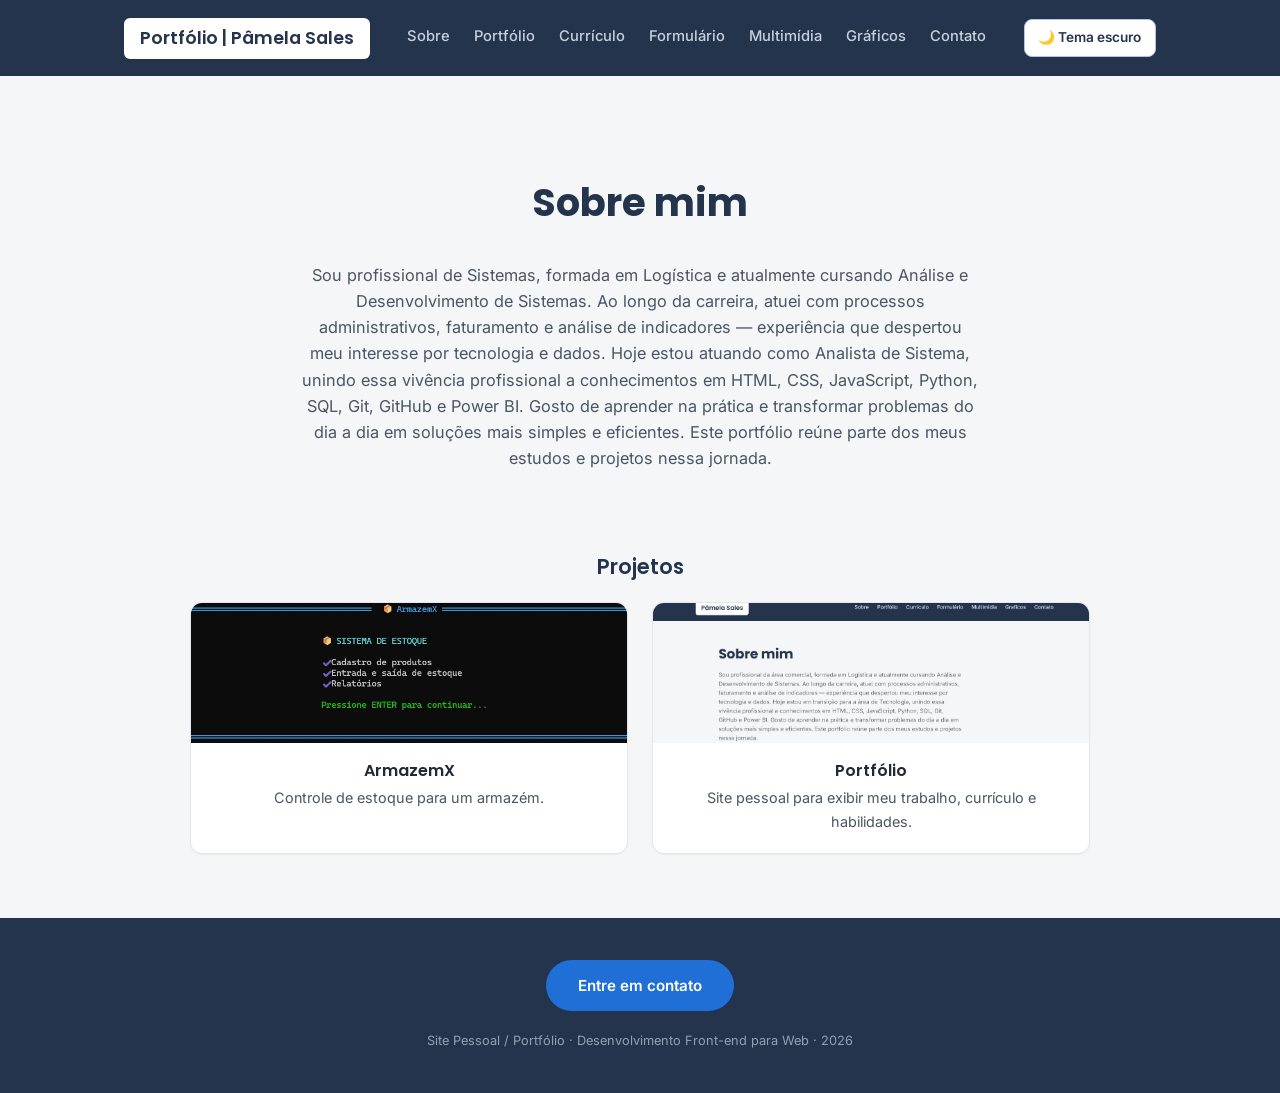
==== commit bc5b765a: "Update index.html" ====
--- a/index.html
+++ b/index.html
@@ -74,14 +74,14 @@
                 <h1>Sobre mim</h1>
 
                 <p>
-                    Sou profissional da área comercial, formada em
+                    Sou profissional de Sistemas, formada em
                     Logística e atualmente cursando Análise e
                     Desenvolvimento de Sistemas. Ao longo da carreira,
                     atuei com processos administrativos, faturamento
                     e análise de indicadores — experiência que
                     despertou meu interesse por tecnologia e dados.
 
-                    Hoje estou em transição para a área de Tecnologia,
+                    Hoje estou atuando como Analista de Sistema,
                     unindo essa vivência profissional a conhecimentos
                     em HTML, CSS, JavaScript, Python, SQL, Git,
                     GitHub e Power BI.
@@ -109,7 +109,7 @@
                     <div class="col-12 col-md-6">
                         <article class="card h-100">
                             <img
-                                src="imagens/armazemx.jpg"
+                                src="imagens/Armazemx.jpg"
                                 alt="Tela do sistema ArmazemX para controle de estoque de um armazém"
                                 class="card-thumb">
 
@@ -163,4 +163,4 @@
     </footer>
 
 </body>
-</html>+</html>
